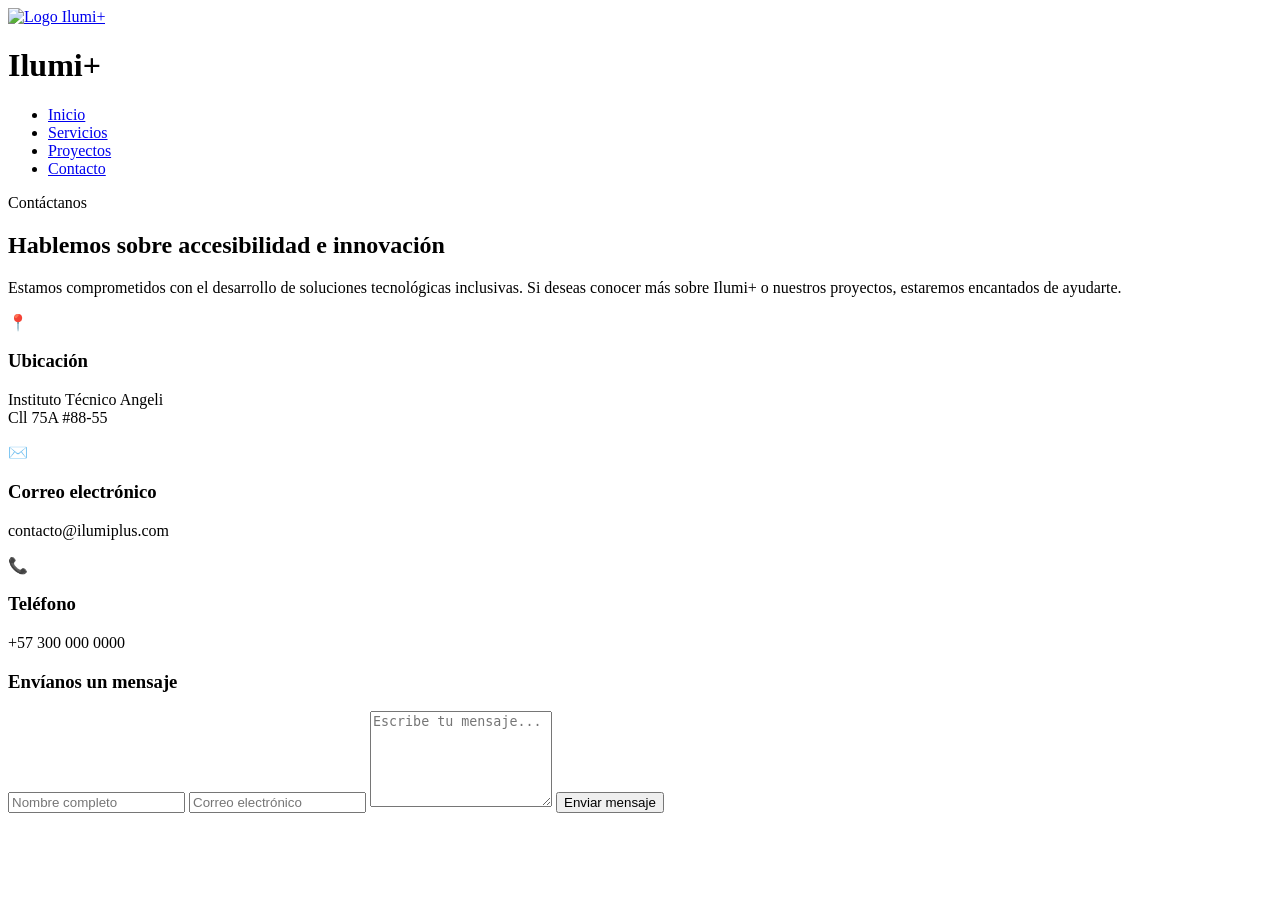
==== contacto.html @ 08343e4b "summary" ====
<!DOCTYPE html>
<html lang="es">

<head>
    <meta charset="UTF-8">
    <meta name="viewport" content="width=device-width, initial-scale=1.0">
    <title>Contacto | Ilumi+</title>

    <link rel="icon" href="image/logo.ico">
    <link rel="stylesheet" href="css/style.css">
</head>

<body class="fade">

    <!-- NAVBAR -->

    <header class="navbar">

<div class="brand"> 
    <a href="index.html" class="logo-link"> 
        <img src="imagen/logo.png" alt="Logo Ilumi+">
        </a> 
         <h1>Ilumi+</h1> 
        
    </div>

        <nav>
            <ul class="nav-links">
                <li><a href="index.html">Inicio</a></li>
                <li><a href="servicios.html">Servicios</a></li>
                <li><a href="proyectos.html">Proyectos</a></li>
                <li><a href="contacto.html" class="activo">Contacto</a></li>
            </ul>
        </nav>

    </header>


    <!-- CONTACTO -->

    <section class="contacto">

        <div class="contacto-info">

            <span class="etiqueta">Contáctanos</span>

            <h2>Hablemos sobre accesibilidad e innovación</h2>

            <p>
                Estamos comprometidos con el desarrollo de soluciones
                tecnológicas inclusivas. Si deseas conocer más sobre
                Ilumi+ o nuestros proyectos, estaremos encantados de ayudarte.
            </p>


            <div class="info-card">

                <div class="info-icon">📍</div>

                <div>
                    <h3>Ubicación</h3>
                    <p>Instituto Técnico Angeli<br>Cll 75A #88-55</p>
                </div>

            </div>


            <div class="info-card">

                <div class="info-icon">✉️</div>

                <div>
                    <h3>Correo electrónico</h3>
                    <p>contacto@ilumiplus.com</p>
                </div>

            </div>


            <div class="info-card">

                <div class="info-icon">📞</div>

                <div>
                    <h3>Teléfono</h3>
                    <p>+57 300 000 0000</p>
                </div>

            </div>

        </div>


        <!-- FORMULARIO -->

        <div class="contact-form">

            <h3>Envíanos un mensaje</h3>

            <form>

                <input
                    type="text"
                    placeholder="Nombre completo"
                    required
                >

                <input
                    type="email"
                    placeholder="Correo electrónico"
                    required
                >

                <textarea
                    rows="6"
                    placeholder="Escribe tu mensaje..."
                    required
                ></textarea>

                <button type="submit" class="btn btn-principal">
                    Enviar mensaje
                </button>

            </form>

        </div>

    </section>

    <script src="js/transicion.js"></script>

</body>

</html>
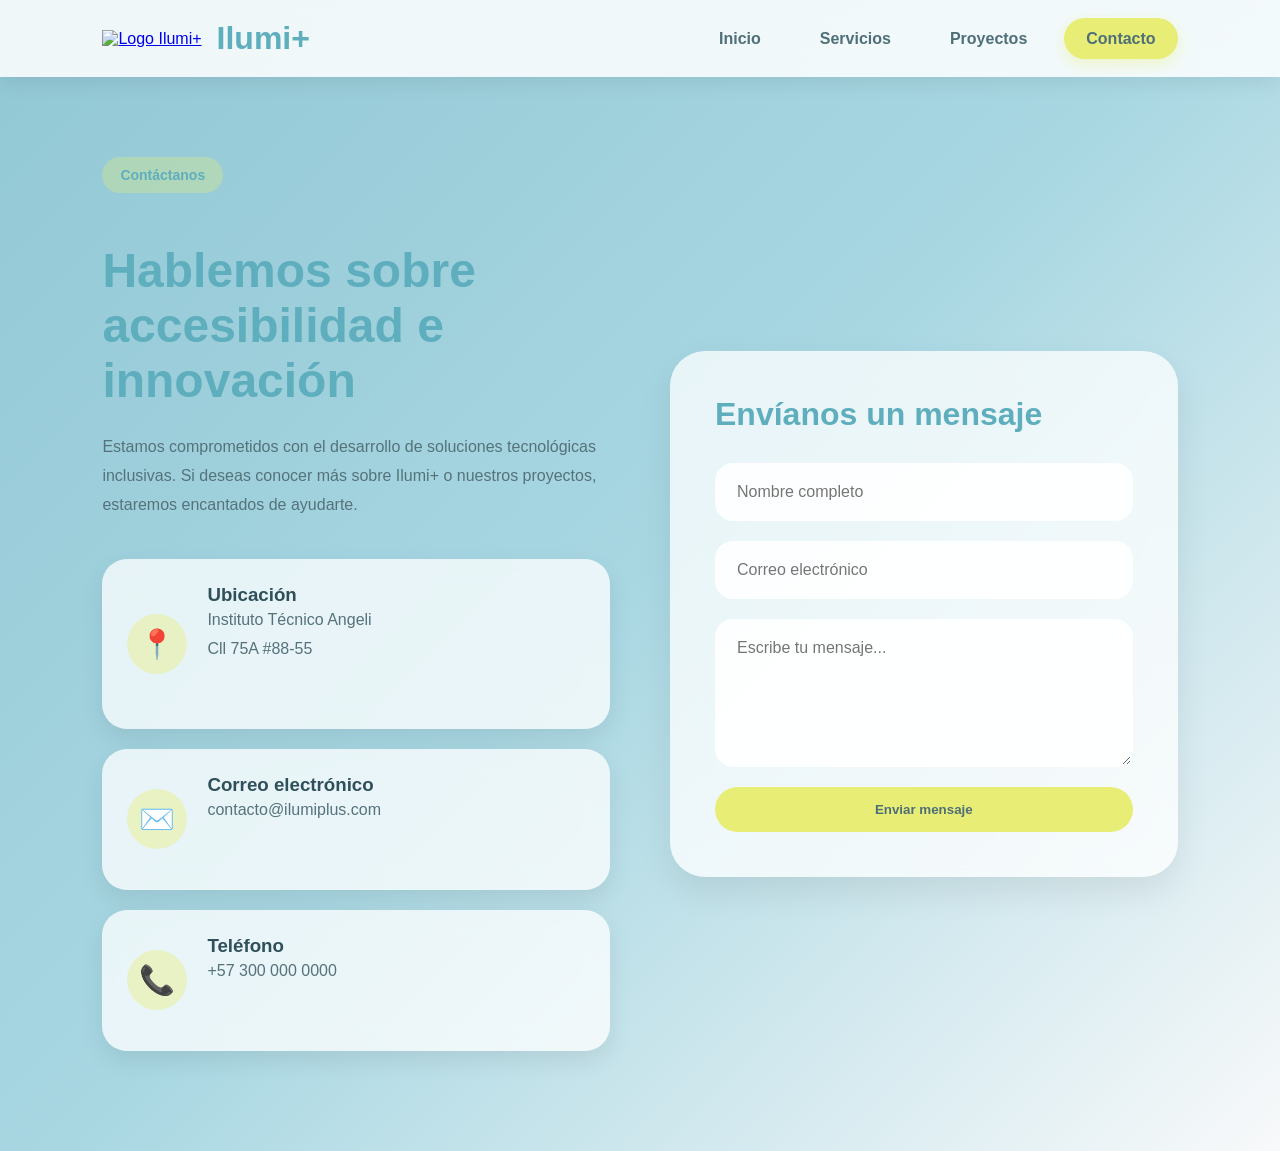
==== commit 6ad7ce91: "Update contacto.html" ====
--- a/contacto.html
+++ b/contacto.html
@@ -8,7 +8,7 @@
     <title>Contacto | Ilumi+</title>
 
     <link rel="icon" href="image/logo.ico">
-    <link rel="stylesheet" href="css/style.css">
+    <link rel="stylesheet" href="CSS/style.css">
 </head>
 
 <body class="fade">
--- a/CSS/style.css
+++ b/CSS/style.css
@@ -0,0 +1,864 @@
+
+/* =======================
+   RESET GENERAL
+======================= */
+
+*{
+    margin: 0;
+    padding: 0;
+    box-sizing: border-box;
+    font-family: Arial, Helvetica, sans-serif;
+}
+
+
+/* =======================
+   BODY
+======================= */
+
+body{
+    background: linear-gradient(
+        135deg,
+        #91C7D4,
+        #A8D7E2,
+        #F8F9FA
+    );
+
+    min-height: 100vh;
+    color: #2F4F5A;
+
+    opacity: 1;
+    transition: opacity 0.5s ease;
+}
+
+
+/* =======================
+   TRANSICIONES
+======================= */
+
+body.fade-out{
+    opacity: 0;
+}
+
+.fade{
+    animation: aparecer 0.8s ease;
+}
+
+@keyframes aparecer{
+
+    from{
+        opacity: 0;
+        transform: translateY(20px);
+    }
+
+    to{
+        opacity: 1;
+        transform: translateY(0);
+    }
+}
+
+
+/* =======================
+   NAVBAR
+======================= */
+
+.navbar{
+
+    position: sticky;
+    top: 0;
+    z-index: 1000;
+
+    display: flex;
+    justify-content: space-between;
+    align-items: center;
+
+    padding: 20px 8%;
+
+    background: rgba(255,255,255,0.85);
+
+    backdrop-filter: blur(15px);
+
+    box-shadow: 0 5px 20px rgba(0,0,0,0.08);
+}
+
+
+/* LOGO */
+
+.brand{
+    display: flex;
+    align-items: center;
+    gap: 15px;
+}
+
+.brand img{
+    width: 80px;
+}
+
+.brand h1{
+    color: #5FAEBE;
+    font-size: 2rem;
+    font-weight: 700;
+}
+
+
+/* MENÚ */
+
+.nav-links{
+    list-style: none;
+    display: flex;
+    gap: 15px;
+}
+
+.nav-links a{
+
+    text-decoration: none;
+    color: #4F6F78;
+
+    font-weight: 600;
+
+    padding: 12px 22px;
+
+    border-radius: 30px;
+
+    transition: 0.3s;
+}
+
+.nav-links a:hover,
+.nav-links .activo{
+
+    background: #E8ED75;
+
+    color: #4F6F78;
+
+    box-shadow: 0 5px 15px rgba(232,237,117,0.4);
+}
+
+
+/* =======================
+   HERO
+======================= */
+
+.hero{
+
+    min-height: calc(100vh - 100px);
+
+    display: flex;
+    justify-content: space-between;
+    align-items: center;
+
+    gap: 80px;
+
+    padding: 60px 8%;
+}
+
+
+/* =======================
+   TEXTO
+======================= */
+
+.hero-text{
+    flex: 1;
+}
+
+
+/* ETIQUETA */
+
+.etiqueta{
+
+    display: inline-block;
+
+    background: rgba(232,237,117,0.3);
+
+    color: #5FAEBE;
+
+    padding: 10px 18px;
+
+    border-radius: 30px;
+
+    margin-bottom: 25px;
+
+    font-size: 14px;
+
+    font-weight: bold;
+}
+
+
+.hero-text h2{
+
+    font-size: 3.5rem;
+
+    color: #5FAEBE;
+
+    margin-bottom: 25px;
+}
+
+
+.hero-text p{
+
+    color: #55727B;
+
+    font-size: 1.15rem;
+
+    line-height: 1.8;
+
+    margin-bottom: 40px;
+}
+
+
+/* =======================
+   BOTONES
+======================= */
+
+.hero-buttons{
+
+    display: flex;
+
+    gap: 20px;
+
+    flex-wrap: wrap;
+}
+
+
+.btn{
+
+    text-decoration: none;
+
+    padding: 15px 35px;
+
+    border-radius: 50px;
+
+    font-weight: bold;
+
+    transition: 0.3s;
+}
+
+
+/* BOTÓN PRINCIPAL */
+
+.btn-principal{
+
+    background: #E8ED75;
+
+    color: #4F6F78;
+}
+
+.btn-principal:hover{
+
+    transform: translateY(-5px);
+
+    box-shadow: 0 10px 25px rgba(232,237,117,0.5);
+}
+
+
+/* BOTÓN SECUNDARIO */
+
+.btn-secundario{
+
+    border: 2px solid #91C7D4;
+
+    color: #5FAEBE;
+}
+
+.btn-secundario:hover{
+
+    background: #91C7D4;
+
+    color: white;
+}
+
+
+/* =======================
+   MULTIMEDIA
+======================= */
+
+.hero-media{
+
+    flex: 1;
+
+    display: flex;
+
+    flex-direction: column;
+
+    gap: 30px;
+
+    align-items: center;
+}
+
+
+.video-card,
+.image-card{
+
+    width: 100%;
+    max-width: 450px;
+
+    padding: 15px;
+
+    background: rgba(255,255,255,0.75);
+
+    border: 2px solid rgba(145,199,212,0.3);
+
+    border-radius: 25px;
+
+    box-shadow: 0 10px 30px rgba(0,0,0,0.08);
+
+    backdrop-filter: blur(10px);
+}
+
+
+.video-card video,
+.image-card img{
+
+    width: 100%;
+
+    max-width: 100%;
+
+    display: block;
+
+    border-radius: 18px;
+}
+
+
+/* =======================
+   RESPONSIVE
+======================= */
+
+@media (max-width: 992px){
+
+    .hero{
+
+        flex-direction: column;
+
+        text-align: center;
+    }
+
+    .hero-text p{
+
+        margin-left: auto;
+        margin-right: auto;
+    }
+
+    .hero-buttons{
+
+        justify-content: center;
+    }
+}
+
+
+@media (max-width: 768px){
+
+    .navbar{
+
+        flex-direction: column;
+
+        gap: 20px;
+    }
+
+    .nav-links{
+
+        flex-wrap: wrap;
+
+        justify-content: center;
+    }
+
+    .hero{
+
+        padding: 40px 5%;
+    }
+
+    .hero-text h2{
+        font-size: 2.5rem;
+    }
+
+    .hero-text p{
+        font-size: 1rem;
+    }
+
+    .video-card,
+    .image-card{
+        max-width: 100%;
+    }
+}
+
+
+@media (max-width: 480px){
+
+    .hero-text h2{
+        font-size: 2rem;
+    }
+
+    .btn{
+
+        width: 100%;
+
+        text-align: center;
+    }
+
+    .hero-buttons{
+
+        flex-direction: column;
+    }
+}
+
+/* =======================
+   SERVICIOS
+======================= */
+
+.servicios{
+    padding: 80px 8%;
+}
+
+
+/* ENCABEZADO */
+
+.servicios-header{
+
+    text-align: center;
+
+    max-width: 800px;
+
+    margin: 0 auto 60px;
+}
+
+
+.servicios-header h2{
+
+    font-size: 3rem;
+
+    color: #5FAEBE;
+
+    margin: 25px 0;
+}
+
+
+.servicios-header p{
+
+    font-size: 1.1rem;
+
+    color: #55727B;
+
+    line-height: 1.8;
+}
+
+
+/* GRID DE TARJETAS */
+
+.servicios-grid{
+
+    display: grid;
+
+    grid-template-columns: repeat(auto-fit, minmax(320px, 1fr));
+
+    gap: 40px;
+}
+
+
+/* TARJETAS */
+
+.servicio-card{
+
+    background: rgba(255,255,255,0.80);
+
+    padding: 40px 30px;
+
+    border-radius: 30px;
+
+    text-align: center;
+
+    backdrop-filter: blur(10px);
+
+    box-shadow: 0 10px 30px rgba(0,0,0,0.08);
+
+    transition: 0.3s;
+}
+
+
+.servicio-card:hover{
+
+    transform: translateY(-10px);
+
+    box-shadow: 0 15px 35px rgba(95,174,190,0.20);
+}
+
+
+/* ICONOS */
+
+.icono{
+
+    font-size: 4rem;
+
+    margin-bottom: 25px;
+}
+
+
+/* TÍTULOS */
+
+.servicio-card h3{
+
+    color: #5FAEBE;
+
+    margin-bottom: 10px;
+}
+
+
+.servicio-card h4{
+
+    color: #4F6F78;
+
+    font-size: 1.3rem;
+
+    margin-bottom: 20px;
+}
+
+
+/* TEXTO */
+
+.servicio-card p{
+
+    color: #55727B;
+
+    line-height: 1.8;
+}
+
+
+/* RESPONSIVE */
+
+@media (max-width: 768px){
+
+    .servicios-header h2{
+        font-size: 2.2rem;
+    }
+
+}
+
+/* =======================
+   PROYECTOS
+======================= */
+
+.proyectos{
+    padding: 80px 8%;
+}
+
+
+/* ENCABEZADO */
+
+.proyectos-header{
+
+    text-align: center;
+
+    max-width: 800px;
+
+    margin: 0 auto 60px;
+}
+
+.proyectos-header h2{
+
+    font-size: 3rem;
+
+    color: #5FAEBE;
+
+    margin: 25px 0;
+}
+
+.proyectos-header p{
+
+    font-size: 1.1rem;
+
+    color: #55727B;
+
+    line-height: 1.8;
+}
+
+
+/* GALERÍA */
+
+.proyectos-grid{
+
+    display: grid;
+
+    grid-template-columns: repeat(auto-fit, minmax(320px, 1fr));
+
+    gap: 35px;
+}
+
+
+/* TARJETAS */
+
+.proyecto-card{
+
+    position: relative;
+
+    overflow: hidden;
+
+    border-radius: 30px;
+
+    height: 450px;
+
+    cursor: pointer;
+
+    box-shadow: 0 15px 35px rgba(0,0,0,0.12);
+
+    transition: 0.4s;
+}
+
+.proyecto-card:hover{
+
+    transform: translateY(-10px);
+}
+
+
+.proyecto-card img{
+
+    width: 100%;
+    height: 100%;
+
+    object-fit: cover;
+
+    transition: 0.5s;
+}
+
+.proyecto-card:hover img{
+
+    transform: scale(1.1);
+}
+
+
+/* OVERLAY */
+
+.overlay{
+
+    position: absolute;
+
+    inset: 0;
+
+    display: flex;
+
+    flex-direction: column;
+
+    justify-content: flex-end;
+
+    padding: 30px;
+
+    background: linear-gradient(
+        transparent,
+        rgba(47,79,90,0.95)
+    );
+
+    color: white;
+}
+
+.overlay h3{
+
+    font-size: 1.8rem;
+
+    margin-bottom: 10px;
+}
+
+.overlay p{
+
+    line-height: 1.6;
+}
+
+
+/* RESPONSIVE */
+
+@media (max-width: 768px){
+
+    .proyectos-header h2{
+        font-size: 2.2rem;
+    }
+
+    .proyecto-card{
+        height: 350px;
+    }
+
+}
+
+
+/* =======================
+   CONTACTO
+======================= */
+
+.contacto{
+
+    padding: 80px 8%;
+
+    display: grid;
+
+    grid-template-columns: 1fr 1fr;
+
+    gap: 60px;
+
+    align-items: center;
+}
+
+
+/* INFORMACIÓN */
+
+.contacto-info h2{
+
+    font-size: 3rem;
+
+    color: #5FAEBE;
+
+    margin: 25px 0;
+}
+
+.contacto-info p{
+
+    color: #55727B;
+
+    line-height: 1.8;
+
+    margin-bottom: 40px;
+}
+
+
+/* TARJETAS */
+
+.info-card{
+
+    display: flex;
+
+    align-items: center;
+
+    gap: 20px;
+
+    background: rgba(255,255,255,0.75);
+
+    backdrop-filter: blur(12px);
+
+    padding: 25px;
+
+    border-radius: 25px;
+
+    margin-bottom: 20px;
+
+    box-shadow: 0 10px 25px rgba(0,0,0,0.08);
+
+    transition: 0.3s;
+}
+
+.info-card:hover{
+
+    transform: translateX(10px);
+
+    box-shadow: 0 15px 35px rgba(95,174,190,0.15);
+}
+
+
+.info-icon{
+
+    width: 60px;
+    height: 60px;
+
+    display: flex;
+    align-items: center;
+    justify-content: center;
+
+    font-size: 1.8rem;
+
+    border-radius: 50%;
+
+    background: rgba(232,237,117,0.4);
+}
+
+
+/* FORMULARIO */
+
+.contact-form{
+
+    background: rgba(255,255,255,0.75);
+
+    backdrop-filter: blur(15px);
+
+    padding: 45px;
+
+    border-radius: 35px;
+
+    box-shadow: 0 15px 35px rgba(0,0,0,0.08);
+}
+
+.contact-form h3{
+
+    color: #5FAEBE;
+
+    font-size: 2rem;
+
+    margin-bottom: 30px;
+}
+
+.contact-form form{
+
+    display: flex;
+
+    flex-direction: column;
+
+    gap: 20px;
+}
+
+.contact-form input,
+.contact-form textarea{
+
+    padding: 18px 20px;
+
+    border: 2px solid transparent;
+
+    border-radius: 18px;
+
+    background: rgba(255,255,255,0.9);
+
+    font-size: 1rem;
+
+    outline: none;
+
+    transition: 0.3s;
+}
+
+.contact-form input:focus,
+.contact-form textarea:focus{
+
+    border-color: #91C7D4;
+
+    box-shadow: 0 0 15px rgba(145,199,212,0.3);
+}
+
+.contact-form button{
+
+    border: none;
+
+    cursor: pointer;
+}
+
+
+/* RESPONSIVE */
+
+@media (max-width: 992px){
+
+    .contacto{
+
+        grid-template-columns: 1fr;
+    }
+
+    .contacto-info{
+
+        text-align: center;
+    }
+
+    .contacto-info h2{
+
+        font-size: 2.5rem;
+    }
+}
+
+
+@media (max-width: 768px){
+
+    .contact-form{
+
+        padding: 30px;
+    }
+
+    .contacto-info h2{
+
+        font-size: 2rem;
+    }
+}
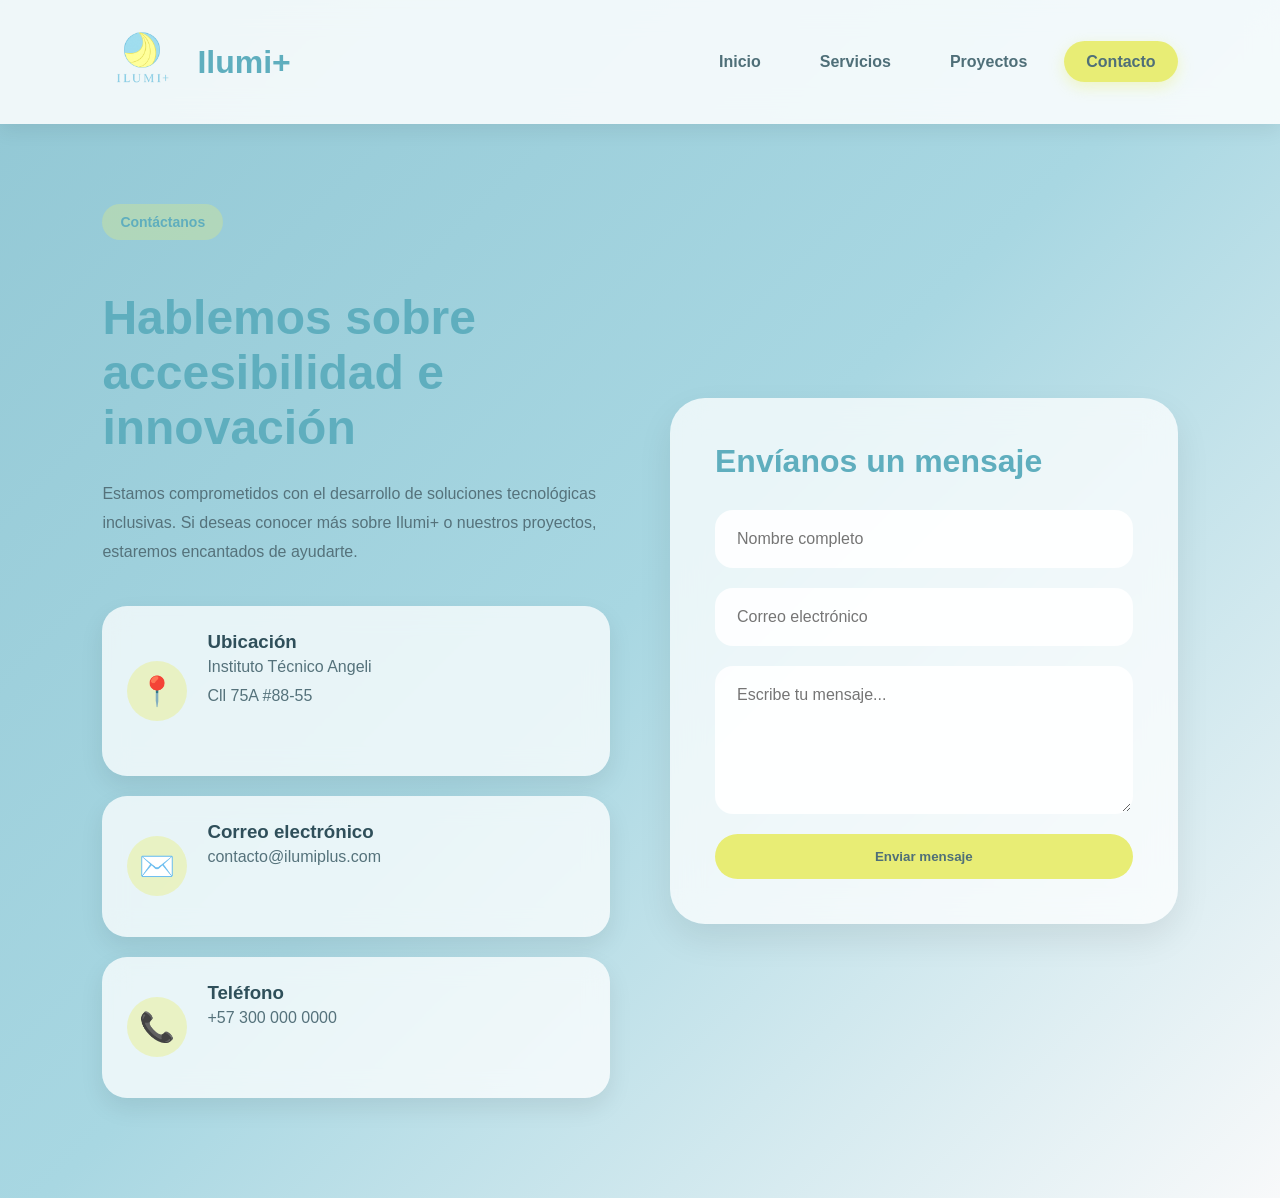
==== commit 7a8175fb: "Update contacto.html" ====
--- a/contacto.html
+++ b/contacto.html
@@ -7,7 +7,7 @@
     <meta name="viewport" content="width=device-width, initial-scale=1.0">
     <title>Contacto | Ilumi+</title>
 
-    <link rel="icon" href="image/logo.ico">
+    <link rel="icon" href="Imagen/logo.ico">
     <link rel="stylesheet" href="CSS/style.css">
 </head>
 
@@ -19,7 +19,7 @@
 
 <div class="brand"> 
     <a href="index.html" class="logo-link"> 
-        <img src="imagen/logo.png" alt="Logo Ilumi+">
+        <img src="Imagen/logo.png" alt="Logo Ilumi+">
         </a> 
          <h1>Ilumi+</h1> 
         
